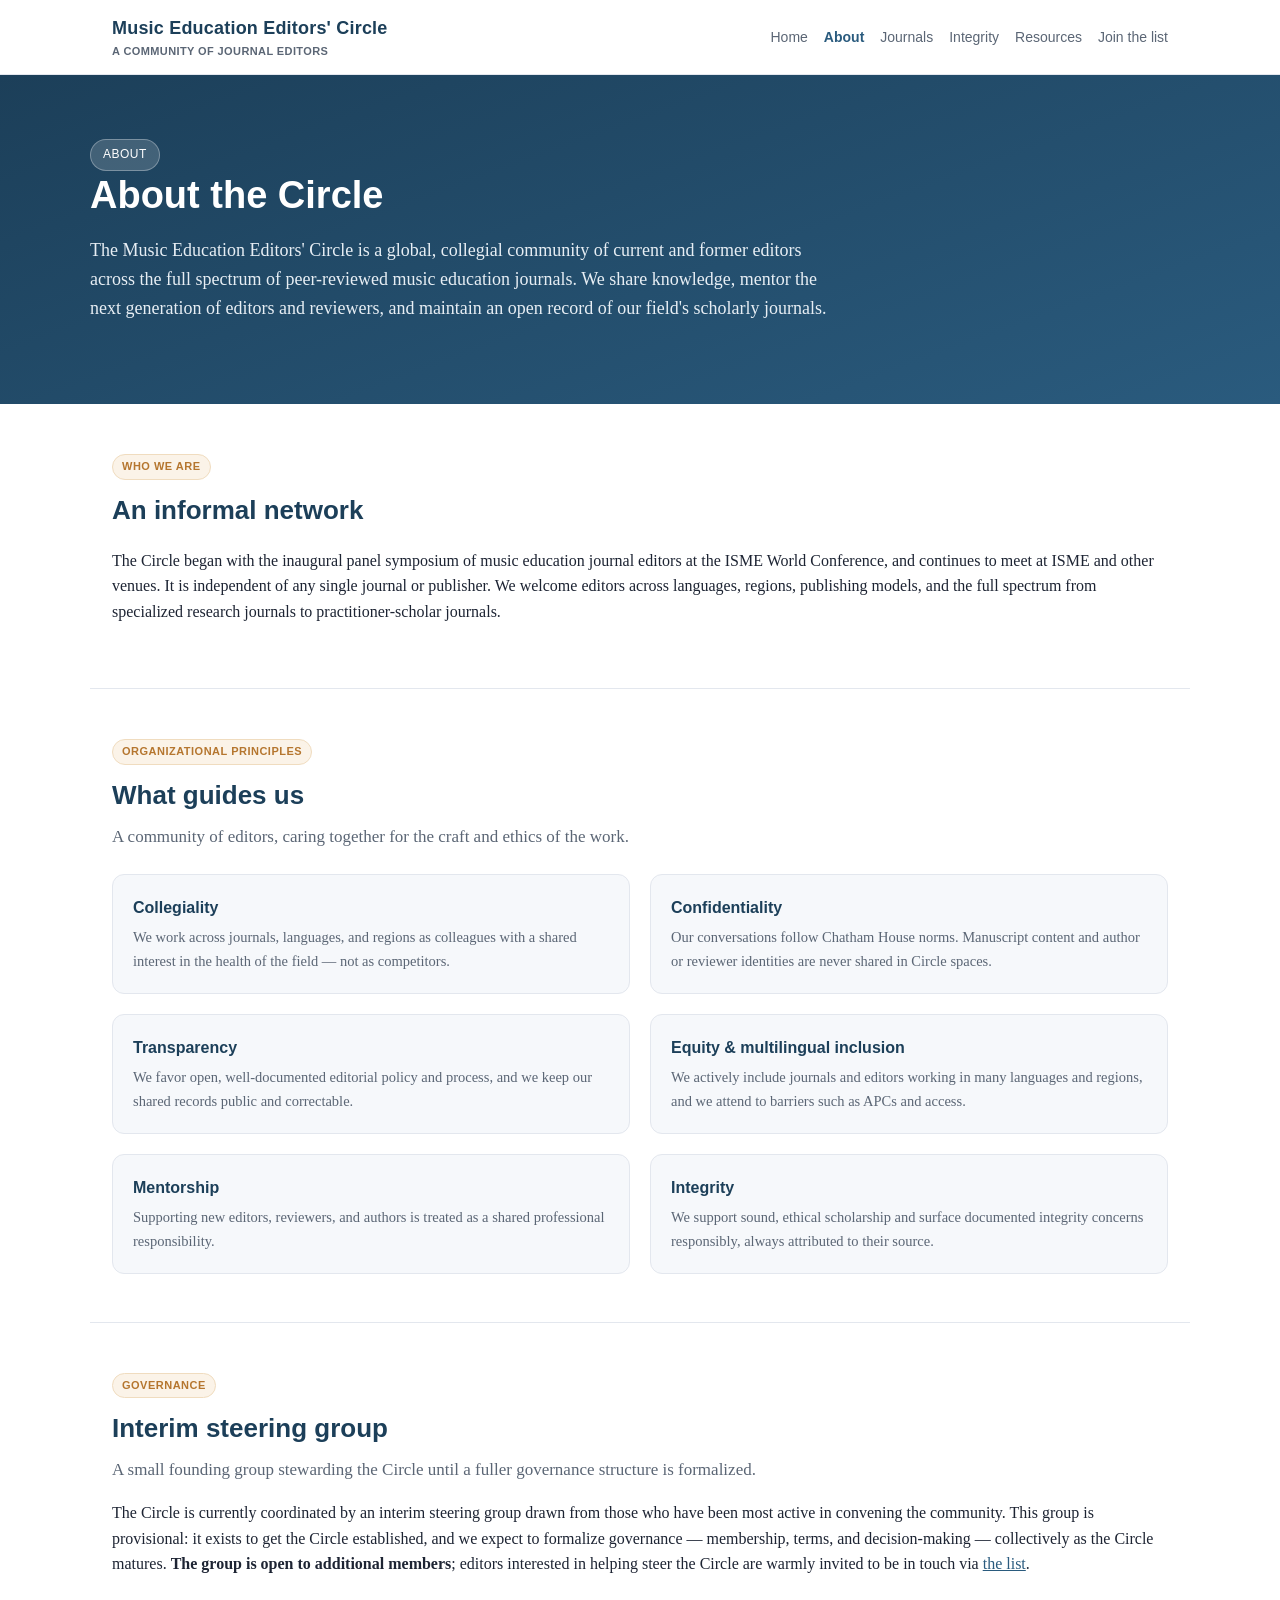
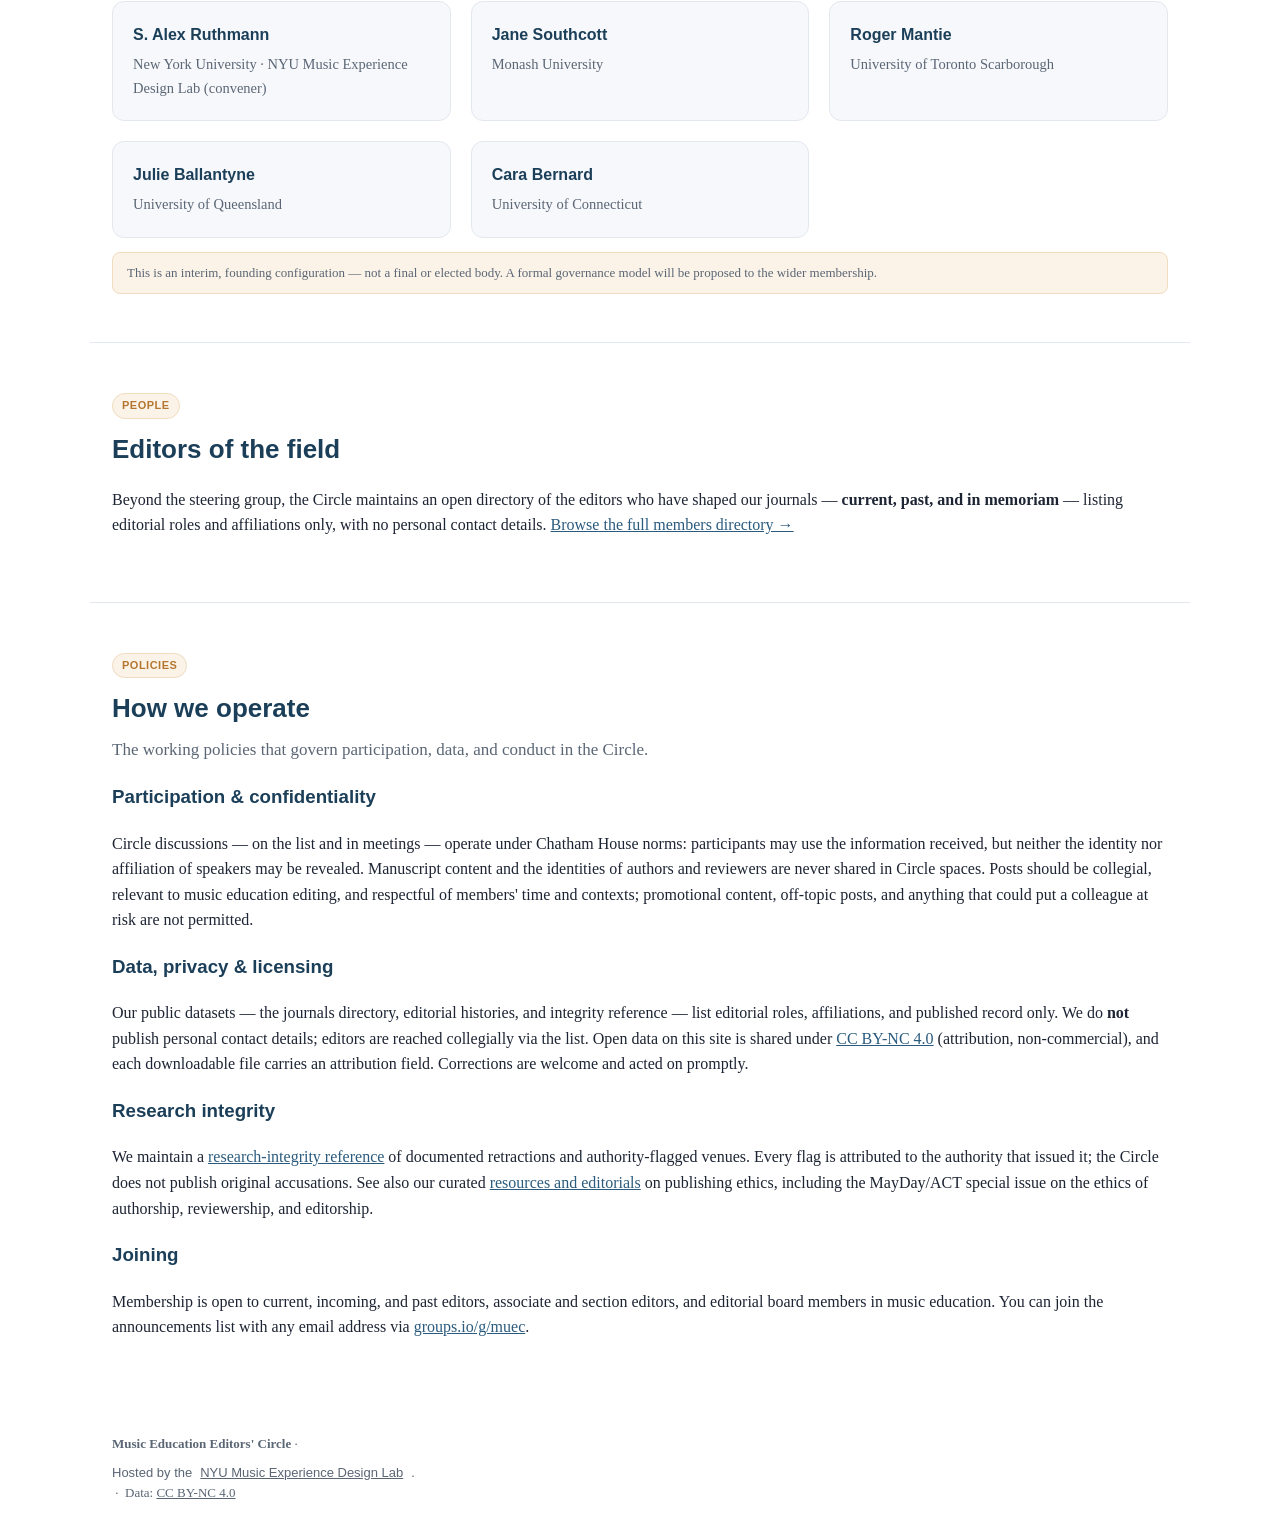
==== about.html @ 27578b36 "Add About and Members pages; move editorial histories into Resources - Add about.html (mission, prin" ====
<!DOCTYPE html>
<html lang="en">
<head>
<meta charset="UTF-8">
<meta name="viewport" content="width=device-width, initial-scale=1.0">
<title>About — Music Education Editors' Circle</title>
<meta name="description" content="About the Music Education Editors' Circle — purpose, organizational principles, interim steering group, and the policies that guide our work.">
<link rel="stylesheet" href="assets/style.css">
</head>
<body>
<header class="top">
  <div class="bar">
    <a class="brand" href="index.html">Music Education Editors' Circle<small>A community of journal editors</small></a>
    <nav>
      <a href="index.html">Home</a>
      <a href="about.html" class="active">About</a>
      <a href="journals.html">Journals</a>
      <a href="integrity.html">Integrity</a>
      <a href="resources.html">Resources</a>
      <a href="https://groups.io/g/muec" target="_blank" rel="noopener">Join the list</a>
    </nav>
  </div>
</header>

<div class="hero">
  <div class="wrap">
    <span class="tag">About</span>
    <h1>About the Circle</h1>
    <p>The Music Education Editors' Circle is a global, collegial community of current and former editors across the
       full spectrum of peer-reviewed music education journals. We share knowledge, mentor the next generation of
       editors and reviewers, and maintain an open record of our field's scholarly journals.</p>
  </div>
</div>

<section id="origin">
  <span class="pill">Who we are</span>
  <h2>An informal network</h2>
  <p>The Circle began with the inaugural panel symposium of music education journal editors at the ISME World
     Conference, and continues to meet at ISME and other venues. It is independent of any single journal or
     publisher. We welcome editors across languages, regions, publishing models, and the full spectrum from
     specialized research journals to practitioner-scholar journals.</p>
</section>

<section id="principles">
  <span class="pill">Organizational principles</span>
  <h2>What guides us</h2>
  <p class="lead">A community of editors, caring together for the craft and ethics of the work.</p>
  <div class="grid g2">
    <div class="card"><h3>Collegiality</h3><p>We work across journals, languages, and regions as colleagues with a
      shared interest in the health of the field — not as competitors.</p></div>
    <div class="card"><h3>Confidentiality</h3><p>Our conversations follow Chatham House norms. Manuscript content and
      author or reviewer identities are never shared in Circle spaces.</p></div>
    <div class="card"><h3>Transparency</h3><p>We favor open, well-documented editorial policy and process, and we
      keep our shared records public and correctable.</p></div>
    <div class="card"><h3>Equity &amp; multilingual inclusion</h3><p>We actively include journals and editors working
      in many languages and regions, and we attend to barriers such as APCs and access.</p></div>
    <div class="card"><h3>Mentorship</h3><p>Supporting new editors, reviewers, and authors is treated as a shared
      professional responsibility.</p></div>
    <div class="card"><h3>Integrity</h3><p>We support sound, ethical scholarship and surface documented integrity
      concerns responsibly, always attributed to their source.</p></div>
  </div>
</section>

<section id="steering">
  <span class="pill">Governance</span>
  <h2>Interim steering group</h2>
  <p class="lead">A small founding group stewarding the Circle until a fuller governance structure is formalized.</p>
  <p>The Circle is currently coordinated by an interim steering group drawn from those who have been most active in
     convening the community. This group is provisional: it exists to get the Circle established, and we expect to
     formalize governance — membership, terms, and decision-making — collectively as the Circle matures.
     <strong>The group is open to additional members</strong>; editors interested in helping steer the Circle are
     warmly invited to be in touch via <a href="https://groups.io/g/muec" target="_blank" rel="noopener">the list</a>.</p>
  <div class="grid g3">
    <div class="card"><h3>S. Alex Ruthmann</h3><p>New York University · NYU Music Experience Design Lab (convener)</p></div>
    <div class="card"><h3>Jane Southcott</h3><p>Monash University</p></div>
    <div class="card"><h3>Roger Mantie</h3><p>University of Toronto Scarborough</p></div>
    <div class="card"><h3>Julie Ballantyne</h3><p>University of Queensland</p></div>
    <div class="card"><h3>Cara Bernard</h3><p>University of Connecticut</p></div>
  </div>
  <div class="note">This is an interim, founding configuration — not a final or elected body. A formal governance
    model will be proposed to the wider membership.</div>
</section>

<section id="people-link">
  <span class="pill">People</span>
  <h2>Editors of the field</h2>
  <p>Beyond the steering group, the Circle maintains an open directory of the editors who have shaped our journals —
     <strong>current, past, and in memoriam</strong> — listing editorial roles and affiliations only, with no
     personal contact details. <a href="members.html">Browse the full members directory &rarr;</a></p>
</section>

<section id="policies" style="border-bottom:none">
  <span class="pill">Policies</span>
  <h2>How we operate</h2>
  <p class="lead">The working policies that govern participation, data, and conduct in the Circle.</p>

  <h3 style="color:var(--brand-dk)">Participation &amp; confidentiality</h3>
  <p>Circle discussions — on the list and in meetings — operate under Chatham House norms: participants may use the
     information received, but neither the identity nor affiliation of speakers may be revealed. Manuscript content
     and the identities of authors and reviewers are never shared in Circle spaces. Posts should be collegial,
     relevant to music education editing, and respectful of members' time and contexts; promotional content,
     off-topic posts, and anything that could put a colleague at risk are not permitted.</p>

  <h3 style="color:var(--brand-dk)">Data, privacy &amp; licensing</h3>
  <p>Our public datasets — the journals directory, editorial histories, and integrity reference — list editorial
     roles, affiliations, and published record only. We do <strong>not</strong> publish personal contact details;
     editors are reached collegially via the list. Open data on this site is shared under
     <a href="https://creativecommons.org/licenses/by-nc/4.0/" target="_blank" rel="noopener">CC BY-NC 4.0</a>
     (attribution, non-commercial), and each downloadable file carries an attribution field. Corrections are
     welcome and acted on promptly.</p>

  <h3 style="color:var(--brand-dk)">Research integrity</h3>
  <p>We maintain a <a href="integrity.html">research-integrity reference</a> of documented retractions and
     authority-flagged venues. Every flag is attributed to the authority that issued it; the Circle does not publish
     original accusations. See also our curated <a href="resources.html">resources and editorials</a> on publishing
     ethics, including the MayDay/ACT special issue on the ethics of authorship, reviewership, and editorship.</p>

  <h3 style="color:var(--brand-dk)">Joining</h3>
  <p>Membership is open to current, incoming, and past editors, associate and section editors, and editorial board
     members in music education. You can join the announcements list with any email address via
     <a href="https://groups.io/g/muec" target="_blank" rel="noopener">groups.io/g/muec</a>.</p>
</section>

<footer>
  <strong>Music Education Editors' Circle</strong> ·
  <span class="hosted">Hosted by the <a href="https://wp.nyu.edu/musedlab/" target="_blank" rel="noopener">NYU Music Experience Design Lab</a>.</span>
  &nbsp;·&nbsp; Data: <a href="https://creativecommons.org/licenses/by-nc/4.0/" target="_blank" rel="noopener">CC BY-NC 4.0</a>
</footer>
</body>
</html>
---- assets/style.css ----
/* Music Education Editors' Circle — shared house style
   Derived from the v0.1 prototype. Edit colors in :root to retheme the whole site. */
:root{
  --ink:#1d2433; --muted:#5b6675; --line:#e3e7ee; --bg:#ffffff;
  --soft:#f6f8fb; --brand:#2a5b7e; --brand-dk:#1c3f59; --accent:#b5762f; --good:#2e7d56;
  --maxw:1100px; --radius:12px;
}
*{box-sizing:border-box}
body{margin:0;font-family:Georgia,'Times New Roman',serif;color:var(--ink);background:var(--bg);line-height:1.6}
h1,h2,h3,nav,.tag,button,th,.k,.brand,.pill,input,select,.btn{font-family:-apple-system,'Segoe UI',Roboto,Helvetica,Arial,sans-serif}
a{color:var(--brand)}

/* Header / nav */
header.top{position:sticky;top:0;z-index:20;background:rgba(255,255,255,.93);backdrop-filter:blur(6px);border-bottom:1px solid var(--line)}
.bar{max-width:var(--maxw);margin:0 auto;padding:14px 22px;display:flex;align-items:center;gap:18px;flex-wrap:wrap}
.brand{font-weight:700;font-size:18px;color:var(--brand-dk);letter-spacing:.2px;text-decoration:none}
.brand small{display:block;font-size:11px;color:var(--muted);font-weight:600;letter-spacing:.4px;text-transform:uppercase}
nav{margin-left:auto;display:flex;gap:16px;flex-wrap:wrap;font-size:14px}
nav a{color:var(--muted);text-decoration:none}
nav a:hover,nav a.active{color:var(--brand)}
nav a.active{font-weight:700}

/* Hero */
.hero{background:linear-gradient(160deg,var(--brand-dk),var(--brand));color:#fff;padding:64px 22px}
.hero .wrap{max-width:var(--maxw);margin:0 auto}
.hero h1{font-size:38px;margin:.1em 0 .3em;line-height:1.15}
.hero p{font-size:18px;max-width:760px;color:#e7eef4}
.tag{display:inline-block;background:rgba(255,255,255,.16);border:1px solid rgba(255,255,255,.3);color:#fff;
     padding:5px 12px;border-radius:999px;font-size:12px;letter-spacing:.5px;text-transform:uppercase}

/* Sections */
section{max-width:var(--maxw);margin:0 auto;padding:48px 22px;border-bottom:1px solid var(--line)}
section h2{font-size:26px;color:var(--brand-dk);margin:0 0 6px}
.lead{color:var(--muted);font-size:17px;margin-top:0}
.pill{display:inline-block;font-size:11px;font-weight:700;letter-spacing:.5px;text-transform:uppercase;
      color:var(--accent);background:#fbf3e8;border:1px solid #f0dcbf;padding:3px 9px;border-radius:999px;margin-bottom:10px}
.k{font-size:12px;text-transform:uppercase;letter-spacing:.5px;color:var(--muted);font-weight:700}

/* Grids & cards */
.grid{display:grid;gap:20px;margin-top:24px}
.g2{grid-template-columns:repeat(2,1fr)} .g3{grid-template-columns:repeat(3,1fr)} .g4{grid-template-columns:repeat(4,1fr)}
@media(max-width:820px){.g2,.g3,.g4{grid-template-columns:1fr}}
.card{background:var(--soft);border:1px solid var(--line);border-radius:var(--radius);padding:20px}
.card h3{margin:0 0 6px;font-size:16px;color:var(--brand-dk)}
.card p{margin:0;color:var(--muted);font-size:14.5px}
.twocol{display:grid;grid-template-columns:1.4fr 1fr;gap:34px}
@media(max-width:820px){.twocol{grid-template-columns:1fr}}
blockquote{border-left:3px solid var(--accent);margin:0;padding:6px 0 6px 18px;color:var(--ink);font-size:18px}
ul.clean{list-style:none;padding:0;margin:14px 0}
ul.clean li{padding:9px 0 9px 26px;position:relative;border-bottom:1px solid var(--line);font-size:15px}
ul.clean li:before{content:"\203A";position:absolute;left:6px;color:var(--accent);font-weight:700}
.note{font-size:13px;color:var(--muted);background:#fbf3e8;border:1px solid #f0dcbf;padding:10px 14px;border-radius:8px;margin-top:14px}

/* Controls */
.controls{display:flex;gap:12px;flex-wrap:wrap;margin-top:22px;align-items:center}
input[type=text],input[type=search],select{font-family:-apple-system,'Segoe UI',sans-serif;font-size:15px;
   padding:10px 12px;border:1px solid var(--line);border-radius:8px;background:#fff;color:var(--ink)}
input[type=search]{min-width:280px;flex:1}
.btn,button{cursor:pointer;background:var(--brand);color:#fff;border:0;padding:10px 18px;border-radius:8px;
   font-size:14px;font-weight:600}
.btn:hover,button:hover{background:var(--brand-dk)}
.count{color:var(--muted);font-size:13px;font-family:-apple-system,sans-serif}

/* Journal directory entries */
.jrow{border:1px solid var(--line);border-radius:var(--radius);padding:18px 20px;margin-top:14px;background:#fff}
.jrow h3{margin:0 0 2px;font-size:17px;color:var(--brand-dk);font-family:Georgia,serif}
.jrow .trans{color:var(--muted);font-size:14px;font-style:italic}
.jmeta{display:flex;gap:8px;flex-wrap:wrap;margin:10px 0}
.chip{font-family:-apple-system,sans-serif;font-size:11px;font-weight:600;letter-spacing:.3px;
   color:var(--brand-dk);background:var(--soft);border:1px solid var(--line);padding:3px 9px;border-radius:999px}
.chip.idx{color:var(--good);background:#eef7f1;border-color:#cfe9da}
.chip.flag{color:#a23b2e;background:#fbecea;border-color:#f0ccc6}
.jscope{font-size:14.5px;color:var(--ink);margin:6px 0 12px}
.jlinks{display:flex;gap:8px;flex-wrap:wrap}
.jlinks a{font-family:-apple-system,sans-serif;font-size:13px;font-weight:600;text-decoration:none;
   border:1px solid var(--line);border-radius:8px;padding:6px 11px;background:#fff;color:var(--brand)}
.jlinks a:hover{background:var(--soft)}
.jlinks a.disabled{color:#9aa6b2;border-style:dashed;pointer-events:none}
.jed{font-family:-apple-system,sans-serif;font-size:13px;color:var(--muted);margin-top:10px}
.conf{font-size:11px;font-family:-apple-system,sans-serif;color:#9aa6b2}

/* Table (resources / editors) */
table{width:100%;border-collapse:collapse;margin-top:16px;font-size:14px;font-family:-apple-system,sans-serif}
th,td{text-align:left;padding:9px 10px;border-bottom:1px solid var(--line);vertical-align:top}
th{color:var(--muted);text-transform:uppercase;font-size:11px;letter-spacing:.4px}

/* Sticky toolbar (search + filters stay visible while browsing) */
.toolbar{position:sticky;top:58px;z-index:10;background:rgba(255,255,255,.96);backdrop-filter:blur(6px);
  border:1px solid var(--line);border-radius:10px;padding:12px 14px;margin-top:18px;
  display:flex;gap:12px;flex-wrap:wrap;align-items:center}

/* Tabs */
.tabs{display:flex;gap:6px;margin-top:22px;border-bottom:1px solid var(--line);flex-wrap:wrap}
.tab{font-family:-apple-system,'Segoe UI',sans-serif;font-size:14px;font-weight:600;cursor:pointer;
  padding:10px 16px;border:1px solid transparent;border-bottom:none;border-radius:8px 8px 0 0;color:var(--muted);background:none}
.tab:hover{color:var(--brand)}
.tab.active{color:var(--brand-dk);background:var(--soft);border-color:var(--line)}
.tabpane{display:none}
.tabpane.active{display:block}

/* Buttons (ghost variant for downloads) */
.btn.ghost{background:#fff;color:var(--brand);border:1px solid var(--line)}
.btn.ghost:hover{background:var(--soft);color:var(--brand-dk)}
.dlbar{display:flex;gap:10px;flex-wrap:wrap;margin:16px 0 4px}
a.btn{text-decoration:none;display:inline-block}
.licen{background:#eef4f8;border-color:#d3e2ec}

/* Compact directory rows (browsable) */
details.jrow2{border:1px solid var(--line);border-radius:10px;margin-top:8px;background:#fff;overflow:hidden}
details.jrow2>summary{list-style:none;cursor:pointer;padding:12px 16px;display:flex;gap:12px;align-items:center;flex-wrap:wrap}
details.jrow2>summary::-webkit-details-marker{display:none}
details.jrow2>summary:hover{background:var(--soft)}
details.jrow2[open]>summary{border-bottom:1px solid var(--line);background:var(--soft)}
.jrow2 .jt{font-family:Georgia,serif;font-weight:600;color:var(--brand-dk);font-size:15.5px;flex:1;min-width:220px}
.jrow2 .caret{color:var(--accent);font-weight:700;transition:transform .15s}
details.jrow2[open] .caret{transform:rotate(90deg)}
.jrow2 .body{padding:14px 16px}

/* Accordion for editor history / integrity */
details.acc{border:1px solid var(--line);border-radius:10px;margin-top:10px;background:#fff;overflow:hidden}
details.acc>summary{list-style:none;cursor:pointer;padding:14px 16px;font-family:-apple-system,'Segoe UI',sans-serif;
  font-weight:700;color:var(--brand-dk);display:flex;align-items:center;gap:10px}
details.acc>summary::-webkit-details-marker{display:none}
details.acc>summary:hover{background:var(--soft)}
details.acc[open]>summary{border-bottom:1px solid var(--line);background:var(--soft)}
details.acc .caret{color:var(--accent);font-weight:700;transition:transform .15s;margin-left:auto}
details.acc[open] .caret{transform:rotate(90deg)}
details.acc .accbody{padding:6px 16px 16px}
.badge{font-family:-apple-system,sans-serif;font-size:11px;font-weight:700;color:#fff;background:var(--brand);
  border-radius:999px;padding:2px 9px}
.badge.soft{color:var(--brand-dk);background:var(--soft);border:1px solid var(--line)}
.mem{color:var(--accent);font-weight:700;font-size:12px;font-family:-apple-system,sans-serif}

/* Modal (license gate) */
.modal-ov{position:fixed;inset:0;background:rgba(20,40,60,.45);display:flex;align-items:center;justify-content:center;z-index:50;padding:20px}
.modal{background:#fff;border-radius:12px;max-width:470px;padding:24px 26px;box-shadow:0 20px 60px rgba(20,40,60,.3)}
.modal h3{margin:0 0 10px;color:var(--brand-dk)}
.modal p{color:var(--ink);font-size:15px;margin:0}
.modal-btns{display:flex;gap:10px;justify-content:flex-end;margin-top:18px}
/* clickable filter chips */
.chip[data-tag]{cursor:pointer}
.chip[data-tag]:hover{border-color:var(--brand);color:var(--brand)}
#activeFilter{margin:10px 0 0;font-family:-apple-system,'Segoe UI',sans-serif;font-size:13px;color:var(--muted)}
#activeFilter a{margin-left:6px}

/* Footer */
footer{max-width:var(--maxw);margin:0 auto;padding:30px 22px;color:var(--muted);font-size:13px}
footer a{color:var(--muted)}
.hosted{display:flex;align-items:center;gap:8px;margin-top:8px;font-family:-apple-system,sans-serif}
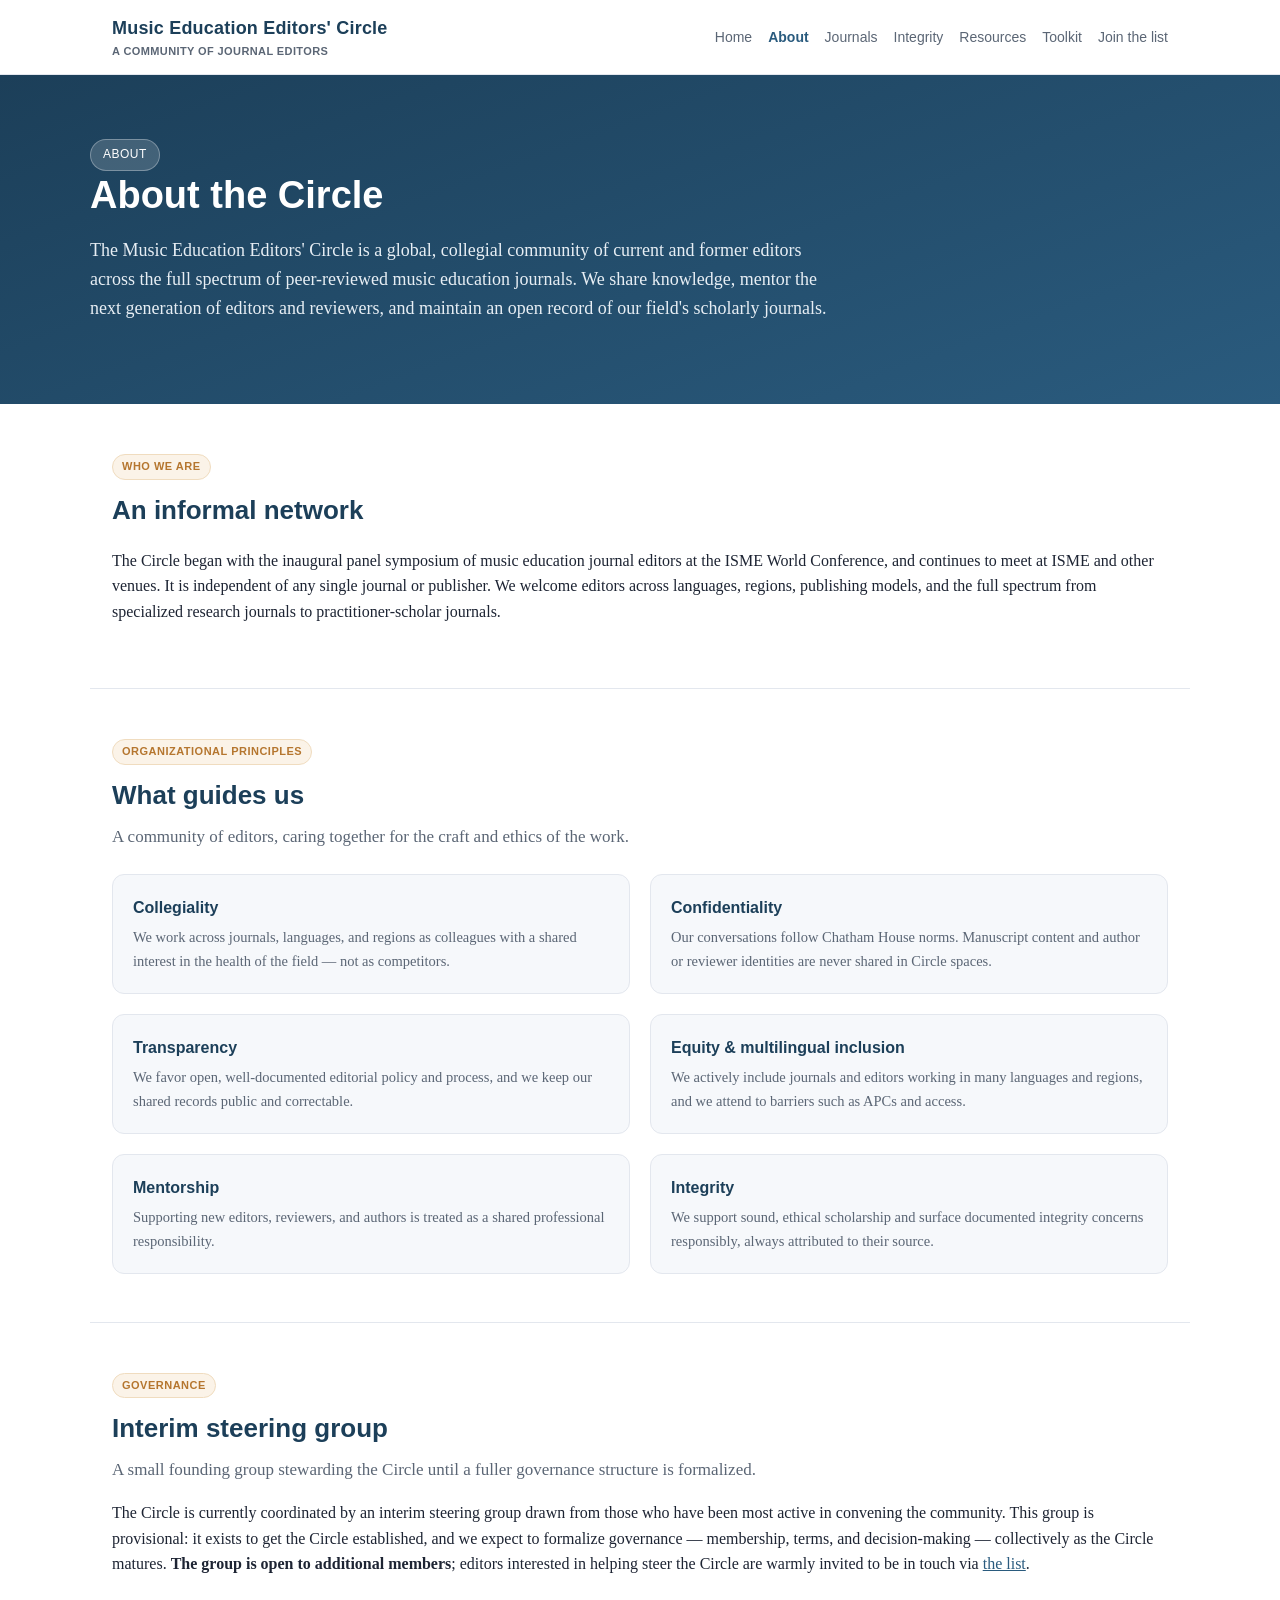
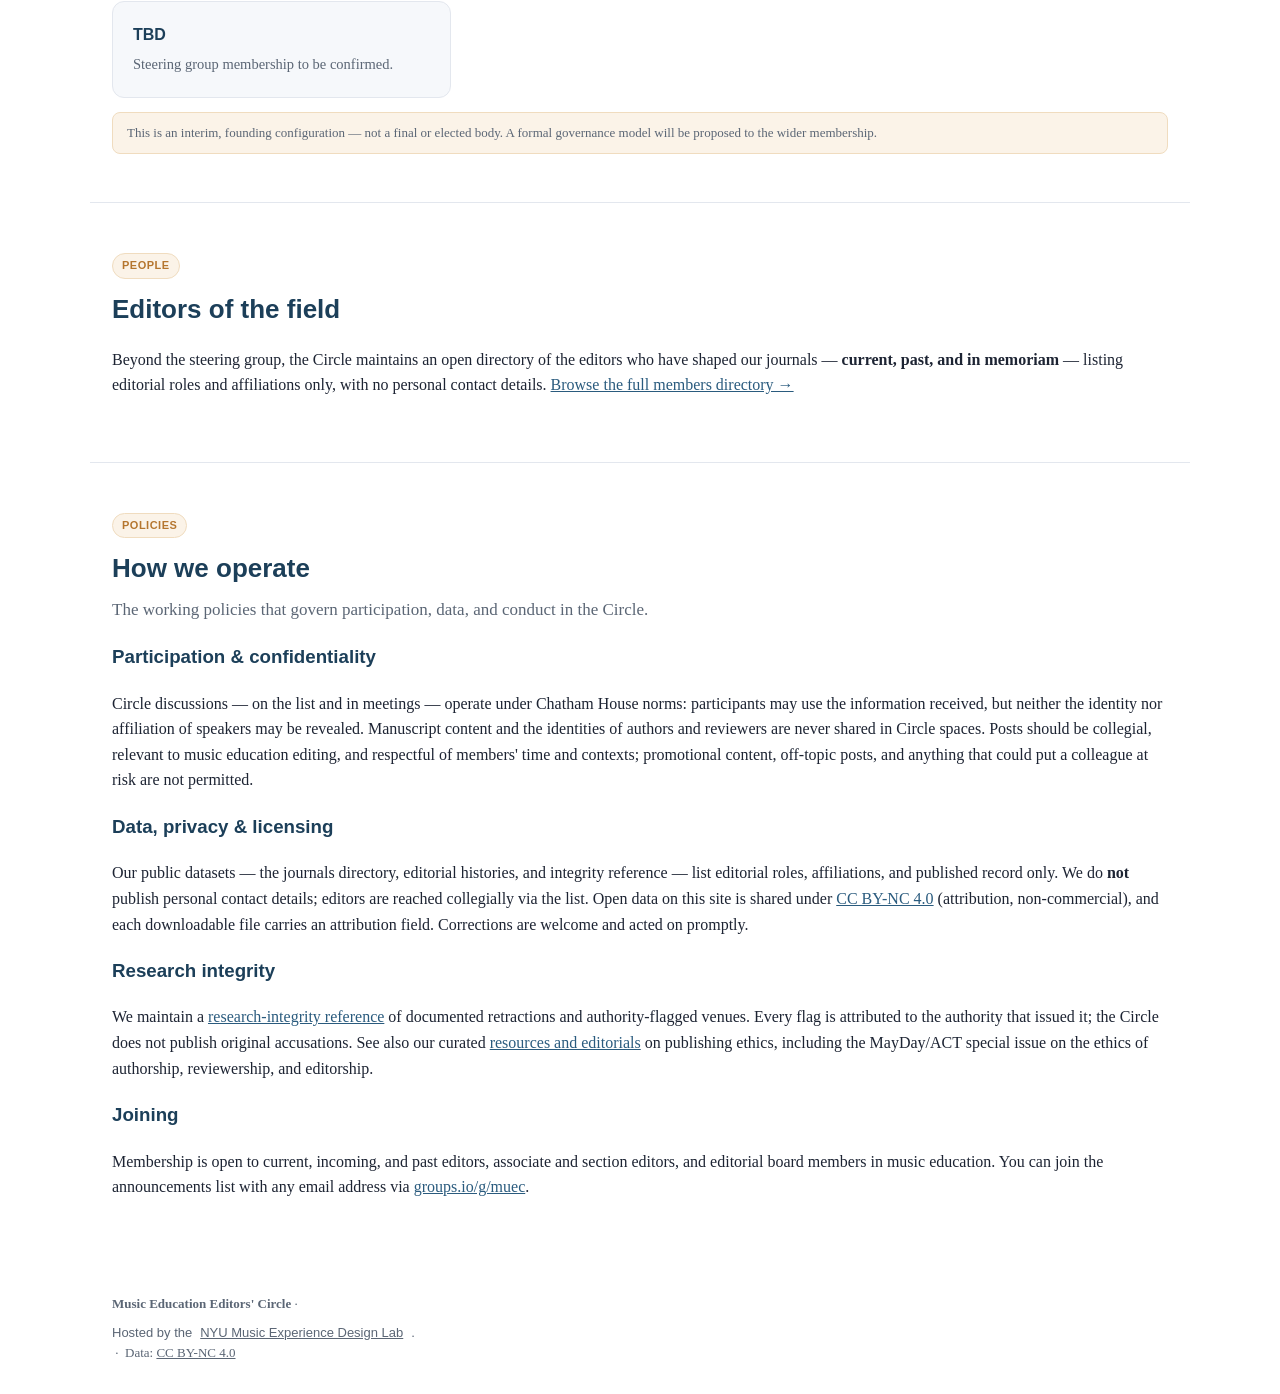
==== commit 2bee169a: "Replace steering group names with TBD on About Remove the listed interim steering group members and " ====
--- a/about.html
+++ b/about.html
@@ -17,6 +17,7 @@
       <a href="journals.html">Journals</a>
       <a href="integrity.html">Integrity</a>
       <a href="resources.html">Resources</a>
+      <a href="toolkit.html">Toolkit</a>
       <a href="https://groups.io/g/muec" target="_blank" rel="noopener">Join the list</a>
     </nav>
   </div>
@@ -71,11 +72,7 @@
      <strong>The group is open to additional members</strong>; editors interested in helping steer the Circle are
      warmly invited to be in touch via <a href="https://groups.io/g/muec" target="_blank" rel="noopener">the list</a>.</p>
   <div class="grid g3">
-    <div class="card"><h3>S. Alex Ruthmann</h3><p>New York University · NYU Music Experience Design Lab (convener)</p></div>
-    <div class="card"><h3>Jane Southcott</h3><p>Monash University</p></div>
-    <div class="card"><h3>Roger Mantie</h3><p>University of Toronto Scarborough</p></div>
-    <div class="card"><h3>Julie Ballantyne</h3><p>University of Queensland</p></div>
-    <div class="card"><h3>Cara Bernard</h3><p>University of Connecticut</p></div>
+    <div class="card"><h3>TBD</h3><p>Steering group membership to be confirmed.</p></div>
   </div>
   <div class="note">This is an interim, founding configuration — not a final or elected body. A formal governance
     model will be proposed to the wider membership.</div>
